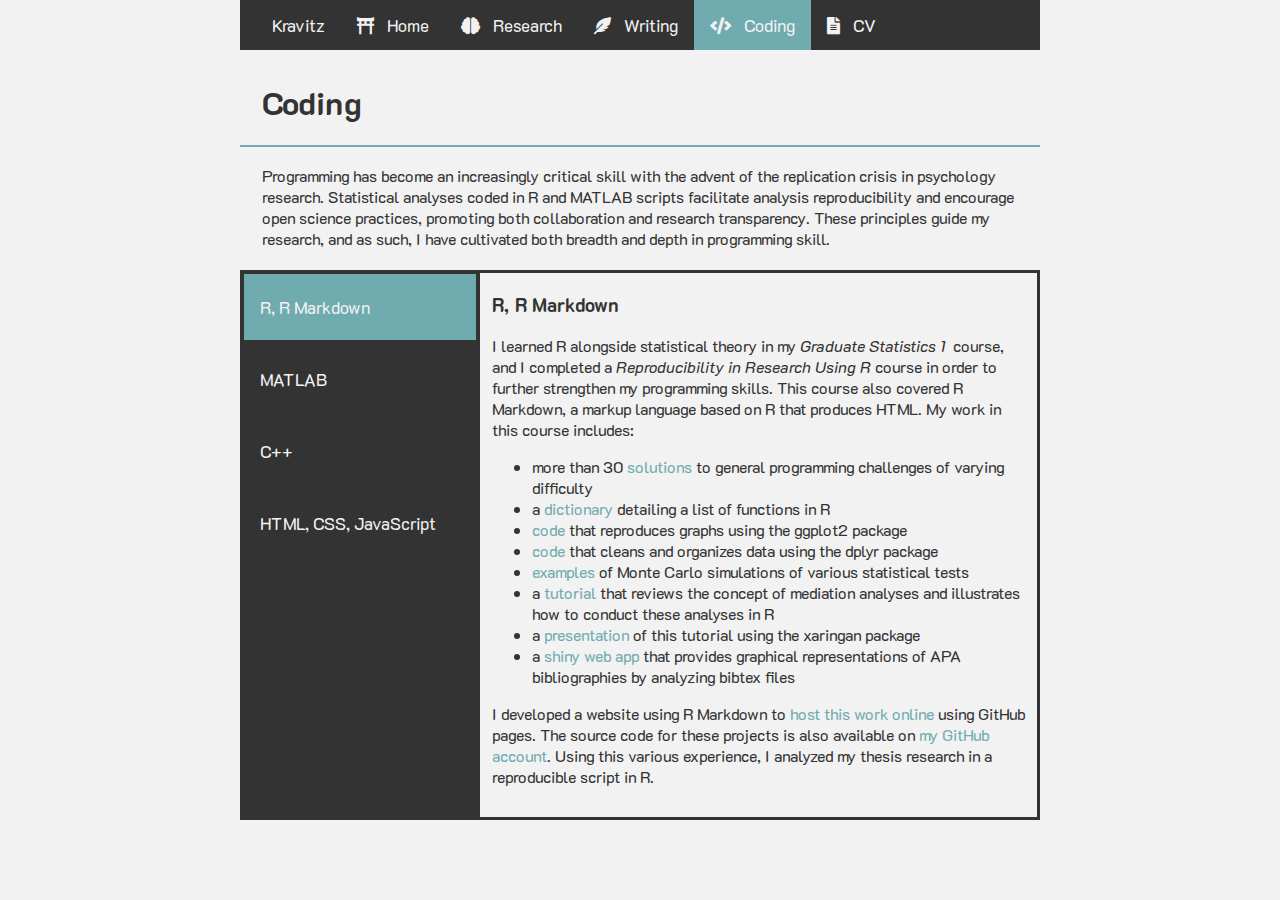
==== coding.html @ e70fecbb "transition buttons" ====
<!DOCTYPE html>
<html>
  <head>
    <title>Jeff Kravitz</title>
    <link href='https://fonts.googleapis.com/css?family=K2D' rel='stylesheet'>
    <link rel="stylesheet" href="fontawesome/css/fontawesome.css">
    <link rel="stylesheet" href="fontawesome/css/brands.css">
    <link rel="stylesheet" href="fontawesome/css/solid.css">
    <link rel="shortcut icon" href="docs/site_favicon.png">

    <style>

      body {
        background-color: #f2f2f2;
        color: #333333;
        max-width: 800px;
        margin: auto;
        font-family: 'K2D';
      }

      .topnav {
        color: #f2f2f2;
        text-align: center;
        padding: 0px 16px;
        font-size: 17px;
      }

      .topnav {
        overflow: hidden;
        background-color: #333333;
      }

      .topnav a {
      float: left;
      color: #f2f2f2;
      text-align: center;
      padding: 14px 16px;
      text-decoration: none;
      font-size: 17px;
      }

      .topnav c {
      float: left;
      color: #f2f2f2;
      text-align: center;
      padding: 14px 16px;
      text-decoration: none;
      font-size: 17px;
      }

      .topnav a:hover {
        background-color: #ddd;
        color: #333333;
      }

      .topnav a.active {
        background-color: #70ABAF;
        color: #f2f2f2;
      }

      * {box-sizing: border-box}


      .tab {
        float: left;
        border: 1px solid #333333;
        background-color: #333333;
        width: 30%;
        height: 550px;
      }

      .tab button {
        display: block;
        background-color: #333333;
        color: #f2f2f2;
        padding: 22px 16px;
        width: 100%;
        border: solid;
        border-color: #333333;
        text-align: left;
        cursor: pointer;
        transition: 0.4s;
        font-size: 17px;
        font-family: 'K2D';
        margin: 0px;
      }

      .tab button:hover {
        background-color: #ddd;
        color: #333333;
      }

      .tab button.active {
        background-color: #70ABAF;
        color: #f2f2f2;
      }

      .tabcontent {
        float: left;
        padding: 0px 12px;
        border: 3px solid #333333;
        width: 70%;
        border-left: none;
        height: 550px;
        overflow: scroll;
      }

      .tabcontent a{
        text-decoration: none;
        color: #70ABAF;
      }

      </style>
    </head>

    <body>

        <div class="topnav">
          <c>Kravitz</c>
          <a href="index.html"><span class="fas fa-torii-gate"></span>&ensp; Home</a>
          <a href="research.html"><span class="fas fa-brain"></span>&ensp; Research</a>
          <a href="writing.html"><span class="fas fa-feather-alt"></span>&ensp; Writing</a>
          <a class="active" href="coding.html"><span class="fas fa-code"></span>&ensp; Coding</a>
          <a href="docs/Kravitz_CV.pdf"><span class="fas fa-file-alt"></span >&ensp; CV</a>
        </div>

        <div style="padding-top:10px; padding-left:22px;">
            <h1>Coding</h1>
        </div>
        <hr color=#70ABAF>
        <div class="article" style="padding-top:10px; padding-left:22px;">
          <div>
            Programming has become an increasingly critical skill with the advent of the replication 
            crisis in psychology research. Statistical analyses coded in R and MATLAB scripts 
            facilitate analysis reproducibility and encourage open science practices, promoting both
            collaboration and research transparency. These principles guide my research, and as such, 
            I have cultivated both breadth and depth in programming skill.
          </br></br>
        </div>
        </div>

        <div class="tab">
          <button class="tablinks" onclick="openCity(event, 'R, R Markdown')" id="defaultOpen">R, R Markdown</button>
          <button class="tablinks" onclick="openCity(event, 'MATLAB')">MATLAB</button>
          <button class="tablinks" onclick="openCity(event, 'C++')">C++</button>
          <button class="tablinks" onclick="openCity(event, 'HTML, CSS, JavaScript')">HTML, CSS, JavaScript</button>
        </div>
          
        <div id="R, R Markdown" class="tabcontent">
          <h3>R, R Markdown</h3>
          <p>
              I learned R alongside statistical theory in my <i>Graduate Statistics 1</i>&ensp;course, and I 
              completed a <i>Reproducibility in Research Using R</i> course in order to further strengthen 
              my programming skills. This course also covered R Markdown, a markup language based on R 
              that produces HTML. My work in this course includes: 
              <ul>
                <li>more than 30 <a href="https://jeffkravitz.github.io/Learn_R/Journal.html">solutions</a> to general programming challenges of varying difficulty</li>
                <li>a <a href="https://jeffkravitz.github.io/Learn_R/Dictionary.html">dictionary</a> detailing a list of functions in R</li>
                <li><a href="https://jeffkravitz.github.io/Learn_R/DataVis.html">code</a> that reproduces graphs using the ggplot2 package</li>
                <li><a href="https://jeffkravitz.github.io/Learn_R/DataWrang.html">code</a> that cleans and organizes data using the dplyr package</li>
                <li><a href="https://jeffkravitz.github.io/Learn_R/Stats.html">examples</a> of Monte Carlo simulations of various statistical tests</li>
                <li>a <a href="https://jeffkravitz.github.io/Learn_R/FinalPaper.html">tutorial</a> that reviews the concept of mediation analyses and illustrates how to conduct these analyses in R</li>
                <li>a <a href="https://jeffkravitz.github.io/Learn_R/Presentation.html#1">presentation</a> of this tutorial using the xaringan package</li>
                <li>a <a href="https://github.com/jeffkravitz/Shiny_Web_App">shiny web app</a> that provides graphical representations of APA bibliographies by analyzing bibtex files</li>
              </ul> 
              I developed a website using R Markdown to 
              <a href="https://jeffkravitz.github.io/Learn_R/">host this work online</a> using GitHub pages.
              The source code for these projects is also available on
              <a href="https://github.com/jeffkravitz">my GitHub account</a>. Using this various experience, 
              I analyzed my thesis research in a reproducible script in R.
          </p>
        </div>
          
        <div id="MATLAB" class="tabcontent">
          <h3>MATLAB</h3>
          <p>
            At Brooklyn College, I took an <i>Instrumentation in Psychology</i> course that introduced the 
            basics of MATLAB and advanced techniques in Excel. This course covered script programming
            including for/while loops, data plotting, basic statistical analyses, and function development.
          </p>           
        </div>
        
        <div id="C++" class="tabcontent">
          <h3>C++</h3>
          <p>
            While I was a chemical engineering major at Stony Brook University, I took a <i>C++ 
            for Engineers</i> course. This served as my introduction to object-oriented programming.
            Although I have not directly used C++ in psychology research, the general programming principles of 
            logic and syntax have helped me learn other more useful languages such as R and MATLAB.
          </p>
        </div>

        <div id="HTML, CSS, JavaScript" class="tabcontent">
          <h3>HTML, CSS, JavaScript</h3>
          <p>
            I am currently independently learning HTML, CSS, and JavaScript in order to continue developing my 
            personal website. I am primarily learning these languages using free resources from YouTube, 
            <a href="https://www.freecodecamp.org/">freeCodeCamp</a>, 
            <a href="https://stackoverflow.com/">Stack Overflow</a> forums, and 
            <a href="https://www.w3schools.com/">w3schools</a>.
            </br></br>
            One of the most important parts of research is dissemination of information both to other scientists 
            and to the public. I believe that intuitive presentation and navigation plays an important role in
            in this process. After all, if APA standardization aids structure and cohesiveness in publications, 
            why wouldn't intuitive web design function in a similar way?
          </p>
        </div>

        </br></br></br></br></br></br></br></br></br></br></br></br></br></br>
        </br></br></br></br></br></br></br></br></br></br></br></br></br>


          <script>
            function openCity(evt, cityName) {
              var i, tabcontent, tablinks;
              tabcontent = document.getElementsByClassName("tabcontent");
              for (i = 0; i < tabcontent.length; i++) {
                tabcontent[i].style.display = "none";
              }
              tablinks = document.getElementsByClassName("tablinks");
              for (i = 0; i < tablinks.length; i++) {
                tablinks[i].className = tablinks[i].className.replace(" active", "");
              }
              document.getElementById(cityName).style.display = "block";
              evt.currentTarget.className += " active";
            }
            document.getElementById("defaultOpen").click();
          </script>
        

    </body>
</html>
---- fontawesome/css/brands.css ----
/*!
 * Font Awesome Free 5.9.0 by @fontawesome - https://fontawesome.com
 * License - https://fontawesome.com/license/free (Icons: CC BY 4.0, Fonts: SIL OFL 1.1, Code: MIT License)
 */
@font-face {
  font-family: 'Font Awesome 5 Brands';
  font-style: normal;
  font-weight: normal;
  font-display: auto;
  src: url("../webfonts/fa-brands-400.eot");
  src: url("../webfonts/fa-brands-400.eot?#iefix") format("embedded-opentype"), url("../webfonts/fa-brands-400.woff2") format("woff2"), url("../webfonts/fa-brands-400.woff") format("woff"), url("../webfonts/fa-brands-400.ttf") format("truetype"), url("../webfonts/fa-brands-400.svg#fontawesome") format("svg"); }

.fab {
  font-family: 'Font Awesome 5 Brands'; }
---- fontawesome/css/solid.css ----
/*!
 * Font Awesome Free 5.9.0 by @fontawesome - https://fontawesome.com
 * License - https://fontawesome.com/license/free (Icons: CC BY 4.0, Fonts: SIL OFL 1.1, Code: MIT License)
 */
@font-face {
  font-family: 'Font Awesome 5 Free';
  font-style: normal;
  font-weight: 900;
  font-display: auto;
  src: url("../webfonts/fa-solid-900.eot");
  src: url("../webfonts/fa-solid-900.eot?#iefix") format("embedded-opentype"), url("../webfonts/fa-solid-900.woff2") format("woff2"), url("../webfonts/fa-solid-900.woff") format("woff"), url("../webfonts/fa-solid-900.ttf") format("truetype"), url("../webfonts/fa-solid-900.svg#fontawesome") format("svg"); }

.fa,
.fas {
  font-family: 'Font Awesome 5 Free';
  font-weight: 900; }
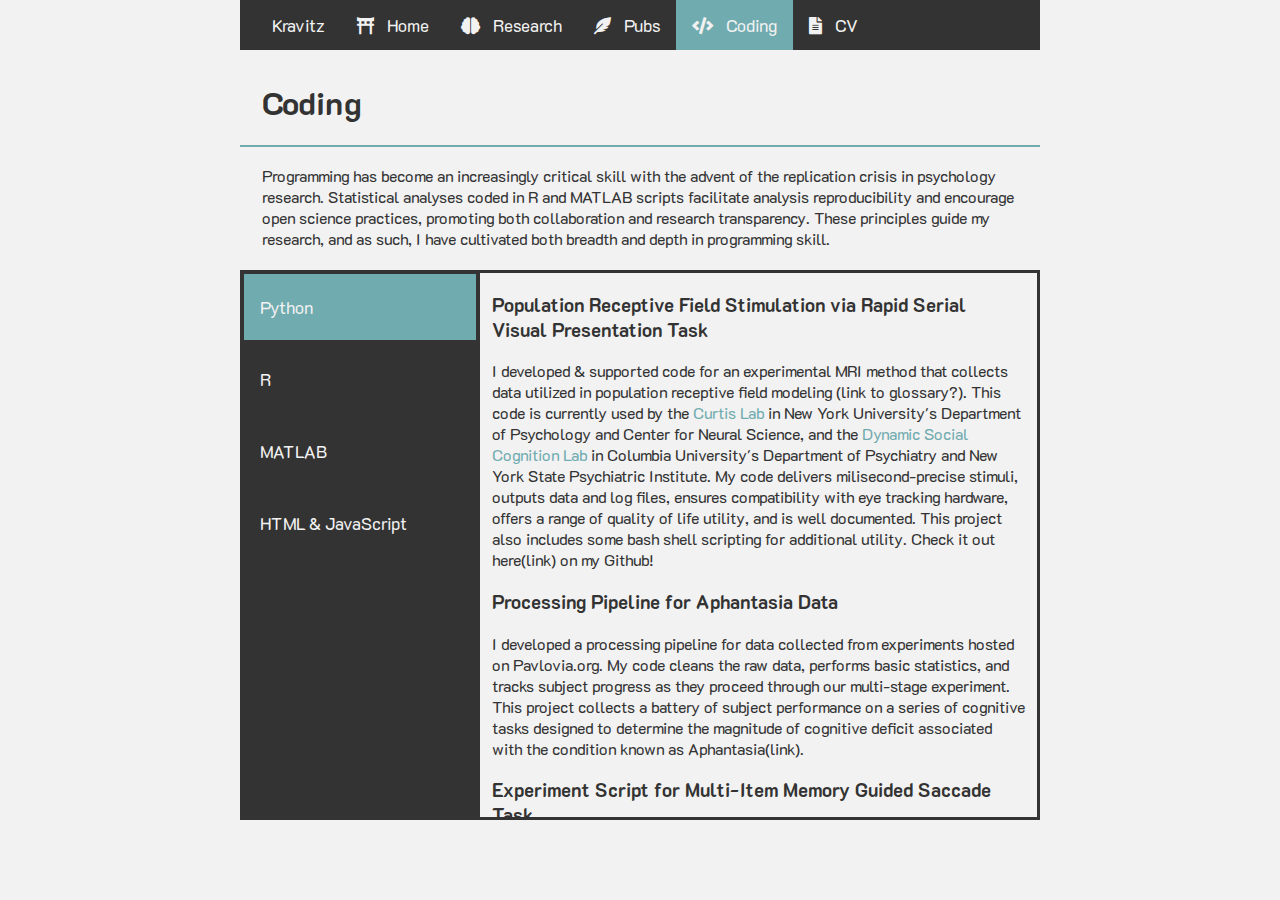
==== commit 505e41ce: "updated experience" ====
--- a/coding.html
+++ b/coding.html
@@ -51,6 +51,7 @@
       .topnav a:hover {
         background-color: #ddd;
         color: #333333;
+        transition: 0.4s;
       }
 
       .topnav a.active {
@@ -119,7 +120,7 @@
           <c>Kravitz</c>
           <a href="index.html"><span class="fas fa-torii-gate"></span>&ensp; Home</a>
           <a href="research.html"><span class="fas fa-brain"></span>&ensp; Research</a>
-          <a href="writing.html"><span class="fas fa-feather-alt"></span>&ensp; Writing</a>
+          <a href="publications.html"><span class="fas fa-feather-alt"></span>&ensp; Pubs</a>
           <a class="active" href="coding.html"><span class="fas fa-code"></span>&ensp; Coding</a>
           <a href="docs/Kravitz_CV.pdf"><span class="fas fa-file-alt"></span >&ensp; CV</a>
         </div>
@@ -140,69 +141,101 @@
         </div>
 
         <div class="tab">
-          <button class="tablinks" onclick="openCity(event, 'R, R Markdown')" id="defaultOpen">R, R Markdown</button>
+          <button class="tablinks" onclick="openCity(event, 'Python')" id="defaultOpen">Python</button>
+          <button class="tablinks" onclick="openCity(event, 'R')" id="defaultOpen">R</button>
           <button class="tablinks" onclick="openCity(event, 'MATLAB')">MATLAB</button>
-          <button class="tablinks" onclick="openCity(event, 'C++')">C++</button>
-          <button class="tablinks" onclick="openCity(event, 'HTML, CSS, JavaScript')">HTML, CSS, JavaScript</button>
+          <button class="tablinks" onclick="openCity(event, 'HTML & JavaScript')">HTML & JavaScript</button>
+        </div>
+
+        <div id="Python" class="tabcontent">
+          <h3>Population Receptive Field Stimulation via Rapid Serial Visual Presentation Task</h3>
+          <p>
+            I developed & supported code for an experimental MRI method that collects data utilized in 
+            population receptive field modeling (link to glossary?). This code is currently used by the 
+            <a href="https://www.clayspacelab.com/">Curtis Lab</a> in New York University's Department of 
+            Psychology and Center for Neural Science, and the 
+            <a href="https://pateldsclab.net/">Dynamic Social Cognition Lab</a> in Columbia University's Department 
+            of Psychiatry and New York State Psychiatric Institute. My code delivers milisecond-precise stimuli, 
+            outputs data and log files, ensures compatibility with eye tracking hardware, offers a range of quality of 
+            life utility, and is well documented. This project also includes some bash shell scripting for additional utility. 
+            Check it out here(link) on my Github!
+          </p>
+          <h3>Processing Pipeline for Aphantasia Data</h3>
+          <p>
+            I developed a processing pipeline for data collected from experiments hosted on Pavlovia.org. My 
+            code cleans the raw data, performs basic statistics, and tracks subject progress as they proceed 
+            through our multi-stage experiment. This project collects a battery of subject performance on 
+            a series of cognitive tasks designed to determine the magnitude of cognitive deficit associated 
+            with the condition known as Aphantasia(link). 
+          </p>
+          <h3>Experiment Script for Multi-Item Memory Guided Saccade Task</h3>
+          <p>
+            I am developing an experiment script for a project that is designed to measure the impact of Transcranial 
+            Magnetic Stimulation (TMS) on a subject's ability to remember the location of several stimuli. My code delivers 
+            milisecond-precise stimuli, outputs data and log files, ensures compatibility with eye tracking hardware and 
+            TMS trigger software, and ensures smooth processing and analysis of multiple memory guided saccade data.
+          </p>
+          <h3>Anaconda</h3>
+          <p>
+            For each of the above projects, I used Anaconda to create and manage my python environments,
+            creating .yml configuration files to ensure that my environments are stable and reproducible.
+          </p>
         </div>
           
-        <div id="R, R Markdown" class="tabcontent">
-          <h3>R, R Markdown</h3>
-          <p>
-              I learned R alongside statistical theory in my <i>Graduate Statistics 1</i>&ensp;course, and I 
-              completed a <i>Reproducibility in Research Using R</i> course in order to further strengthen 
-              my programming skills. This course also covered R Markdown, a markup language based on R 
-              that produces HTML. My work in this course includes: 
-              <ul>
-                <li>more than 30 <a href="https://jeffkravitz.github.io/Learn_R/Journal.html">solutions</a> to general programming challenges of varying difficulty</li>
-                <li>a <a href="https://jeffkravitz.github.io/Learn_R/Dictionary.html">dictionary</a> detailing a list of functions in R</li>
-                <li><a href="https://jeffkravitz.github.io/Learn_R/DataVis.html">code</a> that reproduces graphs using the ggplot2 package</li>
-                <li><a href="https://jeffkravitz.github.io/Learn_R/DataWrang.html">code</a> that cleans and organizes data using the dplyr package</li>
-                <li><a href="https://jeffkravitz.github.io/Learn_R/Stats.html">examples</a> of Monte Carlo simulations of various statistical tests</li>
-                <li>a <a href="https://jeffkravitz.github.io/Learn_R/FinalPaper.html">tutorial</a> that reviews the concept of mediation analyses and illustrates how to conduct these analyses in R</li>
-                <li>a <a href="https://jeffkravitz.github.io/Learn_R/Presentation.html#1">presentation</a> of this tutorial using the xaringan package</li>
-                <li>a <a href="https://github.com/jeffkravitz/Shiny_Web_App">shiny web app</a> that provides graphical representations of APA bibliographies by analyzing bibtex files</li>
-              </ul> 
-              I developed a website using R Markdown to 
-              <a href="https://jeffkravitz.github.io/Learn_R/">host this work online</a> using GitHub pages.
-              The source code for these projects is also available on
-              <a href="https://github.com/jeffkravitz">my GitHub account</a>. Using this various experience, 
-              I analyzed my thesis research in a reproducible script in R.
+        <div id="R" class="tabcontent">
+          <h3>Masters Thesis Analysis</h3>
+          <p>
+            As part of my thesis project for my Masters at Brooklyn College, I collected survey data via Qualtrics 
+            survey software and Amazon Mechanical Turk. The methods that I used in my analysis of this data includes 
+            t-tests, ANOVAs, multiple regression, bootstrapped mediation, and multilevel modeling. Check it out here 
+            on my Github!(link)
+          </p>
+          <h3>R for Reproducible Research</h3>
+          <p>
+            I learned R alongside statistical theory in my <i>Graduate Statistics 1</i>&ensp;course, and I 
+            completed a <i>Reproducibility in Research Using R</i> course in order to further strengthen 
+            my programming skills. This course also covered R Markdown, a markup language based on R 
+            that produces HTML. My work in this course includes: 
+            <ul>
+              <li>more than 30 <a href="https://jeffkravitz.github.io/Learn_R/Journal.html">solutions</a> to general programming challenges of varying difficulty</li>
+              <li>a <a href="https://jeffkravitz.github.io/Learn_R/Dictionary.html">dictionary</a> detailing a list of functions in R</li>
+              <li><a href="https://jeffkravitz.github.io/Learn_R/DataVis.html">code</a> that reproduces graphs using the ggplot2 package</li>
+              <li><a href="https://jeffkravitz.github.io/Learn_R/DataWrang.html">code</a> that cleans and organizes data using the dplyr package</li>
+              <li><a href="https://jeffkravitz.github.io/Learn_R/Stats.html">examples</a> of Monte Carlo simulations of various statistical tests</li>
+              <li>a <a href="https://jeffkravitz.github.io/Learn_R/FinalPaper.html">tutorial</a> that reviews the concept of mediation analyses and illustrates how to conduct these analyses in R</li>
+              <li>a <a href="https://jeffkravitz.github.io/Learn_R/Presentation.html#1">presentation</a> of this tutorial using the xaringan package</li>
+              <li>a <a href="https://github.com/jeffkravitz/Shiny_Web_App">shiny web app</a> that provides graphical representations of APA bibliographies by analyzing bibtex files</li>
+            </ul> 
+            I developed a website using R Markdown to 
+            <a href="https://jeffkravitz.github.io/Learn_R/">host this work online</a> using GitHub pages.
+            The source code for these projects is also available on
+            <a href="https://github.com/jeffkravitz">my GitHub account</a>. Using this various experience, 
+            I analyzed my thesis research in a reproducible script in R.
           </p>
         </div>
           
         <div id="MATLAB" class="tabcontent">
-          <h3>MATLAB</h3>
-          <p>
-            At Brooklyn College, I took an <i>Instrumentation in Psychology</i> course that introduced the 
-            basics of MATLAB and advanced techniques in Excel. This course covered script programming
-            including for/while loops, data plotting, basic statistical analyses, and function development.
+          <h3>Analysis of Visually Guided Saccade Eye-Tracking Data</h3>
+          <p>
+            In order to process and analyze visually guided saccade data from an old experiment in the lab, I added 
+            functionality to our lab's iEye eye-tracking analysis MATLAB software, which was configured
+            to analyze only memory guided saccade data. Because this experiment contained both memory and 
+            visually guided saccade data, I wrote code that classified the type of saccade based on features 
+            of each individual saccade, and re-configured each of the analyses to function properly for data 
+            containing both types of saccades. For my work on this project, I was acknowledged in 
+            <a href="docs/Rahmati_DeSimone_Curtis_Sreenivasan_2020.pdf">this publication</a> from our lab.
           </p>           
         </div>
-        
-        <div id="C++" class="tabcontent">
-          <h3>C++</h3>
-          <p>
-            While I was a chemical engineering major at Stony Brook University, I took a <i>C++ 
-            for Engineers</i> course. This served as my introduction to object-oriented programming.
-            Although I have not directly used C++ in psychology research, the general programming principles of 
-            logic and syntax have helped me learn other more useful languages such as R and MATLAB.
-          </p>
-        </div>
-
-        <div id="HTML, CSS, JavaScript" class="tabcontent">
-          <h3>HTML, CSS, JavaScript</h3>
-          <p>
-            I am currently independently learning HTML, CSS, and JavaScript in order to continue developing my 
-            personal website. I am primarily learning these languages using free resources from YouTube, 
-            <a href="https://www.freecodecamp.org/">freeCodeCamp</a>, 
-            <a href="https://stackoverflow.com/">Stack Overflow</a> forums, and 
-            <a href="https://www.w3schools.com/">w3schools</a>.
-            </br></br>
-            One of the most important parts of research is dissemination of information both to other scientists 
-            and to the public. I believe that intuitive presentation and navigation plays an important role in
-            in this process. After all, if APA standardization aids structure and cohesiveness in publications, 
-            why wouldn't intuitive web design function in a similar way?
+
+        <div id="HTML & JavaScript" class="tabcontent">
+          <h3>Pavlovia</h3>
+          <p>
+            I wrote some JavaScript code snippets to facilitate online compatibility for our Pavlovia
+            experiments built with PsychoPy's Builder software.
+          </p>
+          <h3>Personal Website</h3>
+          <p>
+            I learned some HTML, CSS, and JavaScript to write the website that you're on!
           </p>
         </div>
 
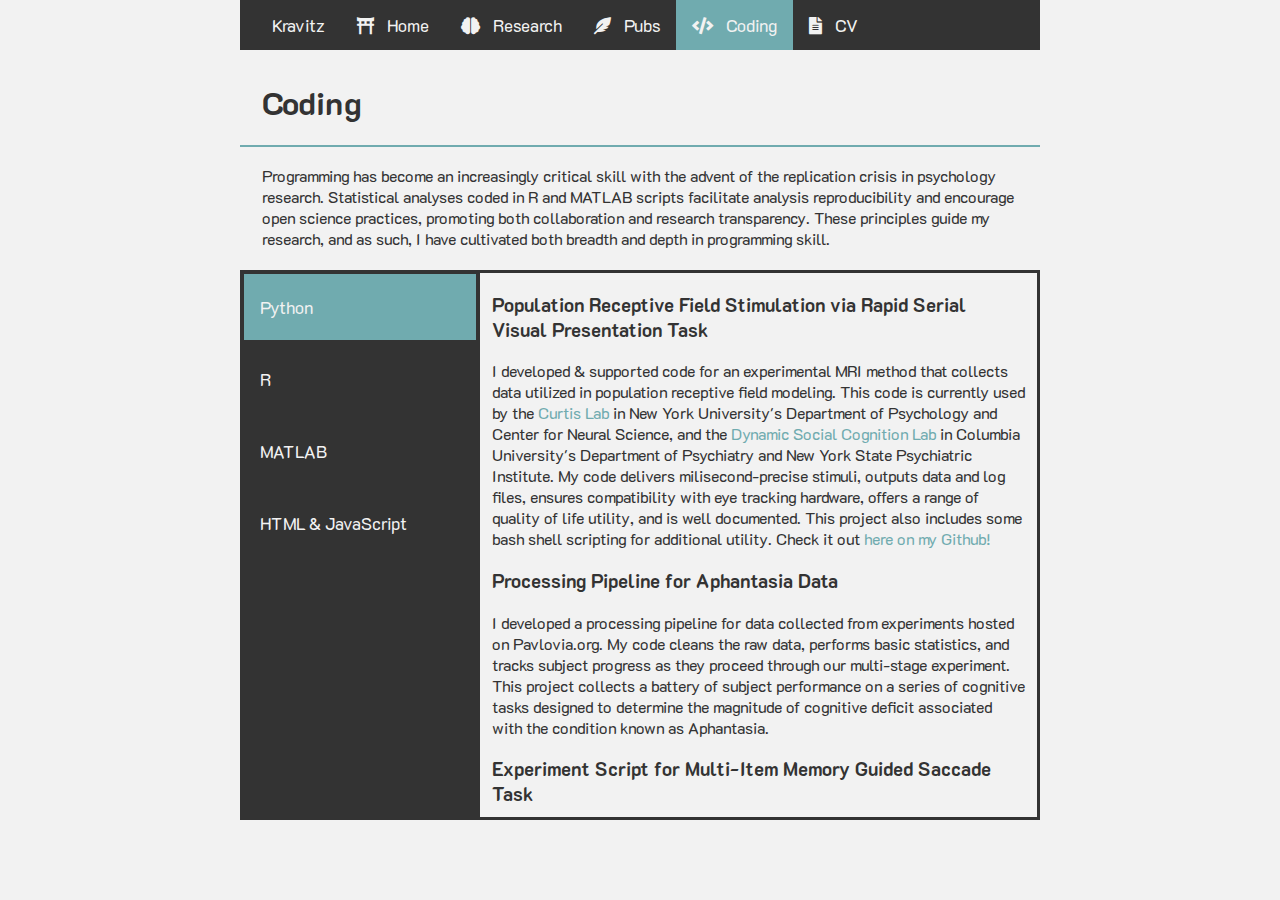
==== commit c9ae2c6c: "update cv" ====
--- a/coding.html
+++ b/coding.html
@@ -151,14 +151,14 @@
           <h3>Population Receptive Field Stimulation via Rapid Serial Visual Presentation Task</h3>
           <p>
             I developed & supported code for an experimental MRI method that collects data utilized in 
-            population receptive field modeling (link to glossary?). This code is currently used by the 
+            population receptive field modeling. This code is currently used by the 
             <a href="https://www.clayspacelab.com/">Curtis Lab</a> in New York University's Department of 
             Psychology and Center for Neural Science, and the 
             <a href="https://pateldsclab.net/">Dynamic Social Cognition Lab</a> in Columbia University's Department 
             of Psychiatry and New York State Psychiatric Institute. My code delivers milisecond-precise stimuli, 
             outputs data and log files, ensures compatibility with eye tracking hardware, offers a range of quality of 
             life utility, and is well documented. This project also includes some bash shell scripting for additional utility. 
-            Check it out here(link) on my Github!
+            Check it out <a href="https://github.com/jeffkravitz/RSVP_pRF">here on my Github!</a>
           </p>
           <h3>Processing Pipeline for Aphantasia Data</h3>
           <p>
@@ -166,7 +166,7 @@
             code cleans the raw data, performs basic statistics, and tracks subject progress as they proceed 
             through our multi-stage experiment. This project collects a battery of subject performance on 
             a series of cognitive tasks designed to determine the magnitude of cognitive deficit associated 
-            with the condition known as Aphantasia(link). 
+            with the condition known as Aphantasia. 
           </p>
           <h3>Experiment Script for Multi-Item Memory Guided Saccade Task</h3>
           <p>
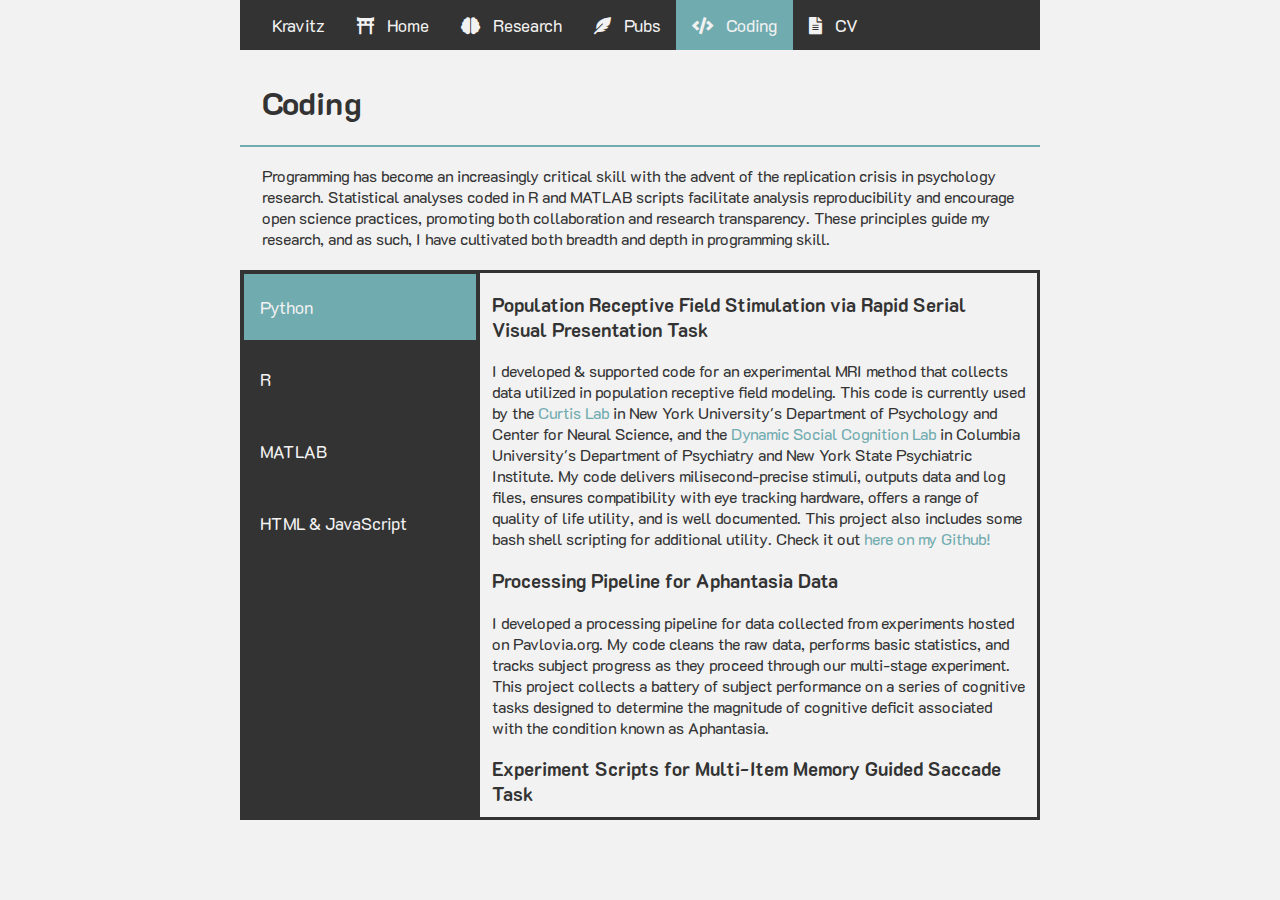
==== commit fa0a4714: "nyu update" ====
--- a/coding.html
+++ b/coding.html
@@ -168,7 +168,7 @@
             a series of cognitive tasks designed to determine the magnitude of cognitive deficit associated 
             with the condition known as Aphantasia. 
           </p>
-          <h3>Experiment Script for Multi-Item Memory Guided Saccade Task</h3>
+          <h3>Experiment Scripts for Multi-Item Memory Guided Saccade Task</h3>
           <p>
             I am developing an experiment script for a project that is designed to measure the impact of Transcranial 
             Magnetic Stimulation (TMS) on a subject's ability to remember the location of several stimuli. My code delivers 
@@ -187,8 +187,7 @@
           <p>
             As part of my thesis project for my Masters at Brooklyn College, I collected survey data via Qualtrics 
             survey software and Amazon Mechanical Turk. The methods that I used in my analysis of this data includes 
-            t-tests, ANOVAs, multiple regression, bootstrapped mediation, and multilevel modeling. Check it out here 
-            on my Github!(link)
+            t-tests, ANOVAs, multiple regression, bootstrapped mediation, and multilevel modeling.
           </p>
           <h3>R for Reproducible Research</h3>
           <p>
@@ -215,10 +214,20 @@
         </div>
           
         <div id="MATLAB" class="tabcontent">
-          <h3>Analysis of Visually Guided Saccade Eye-Tracking Data</h3>
+          <h3>Analyses of Fixation Oriented Eye-Tracking Data</h3>
+          <p>
+            After programming the experimental Rapid Serial Visual Presentation (RSVP) method for stimulating the 
+            visual field, I expanded the scope of the Curtis Lab's iEye eye-tracking software to analyze data 
+            in which the goal is to remain fixated at the center of the screen for the entirety of the experiment,
+            as in the RSVP task. My code added several features to iEye that optimized it for analysis of RSVP 
+            eye-tracking data, including graphical depictions of stimulus movement with resepect to eye movement, 
+            summarization of TR selection via various parameters, and introduction of a new calibration method to 
+            the software.
+          </p>   
+          <h3>Analyses of Visually Guided Saccade Eye-Tracking Data</h3>
           <p>
             In order to process and analyze visually guided saccade data from an old experiment in the lab, I added 
-            functionality to our lab's iEye eye-tracking analysis MATLAB software, which was configured
+            functionality to the Curtis Lab's iEye eye-tracking analysis MATLAB software, which was configured
             to analyze only memory guided saccade data. Because this experiment contained both memory and 
             visually guided saccade data, I wrote code that classified the type of saccade based on features 
             of each individual saccade, and re-configured each of the analyses to function properly for data 
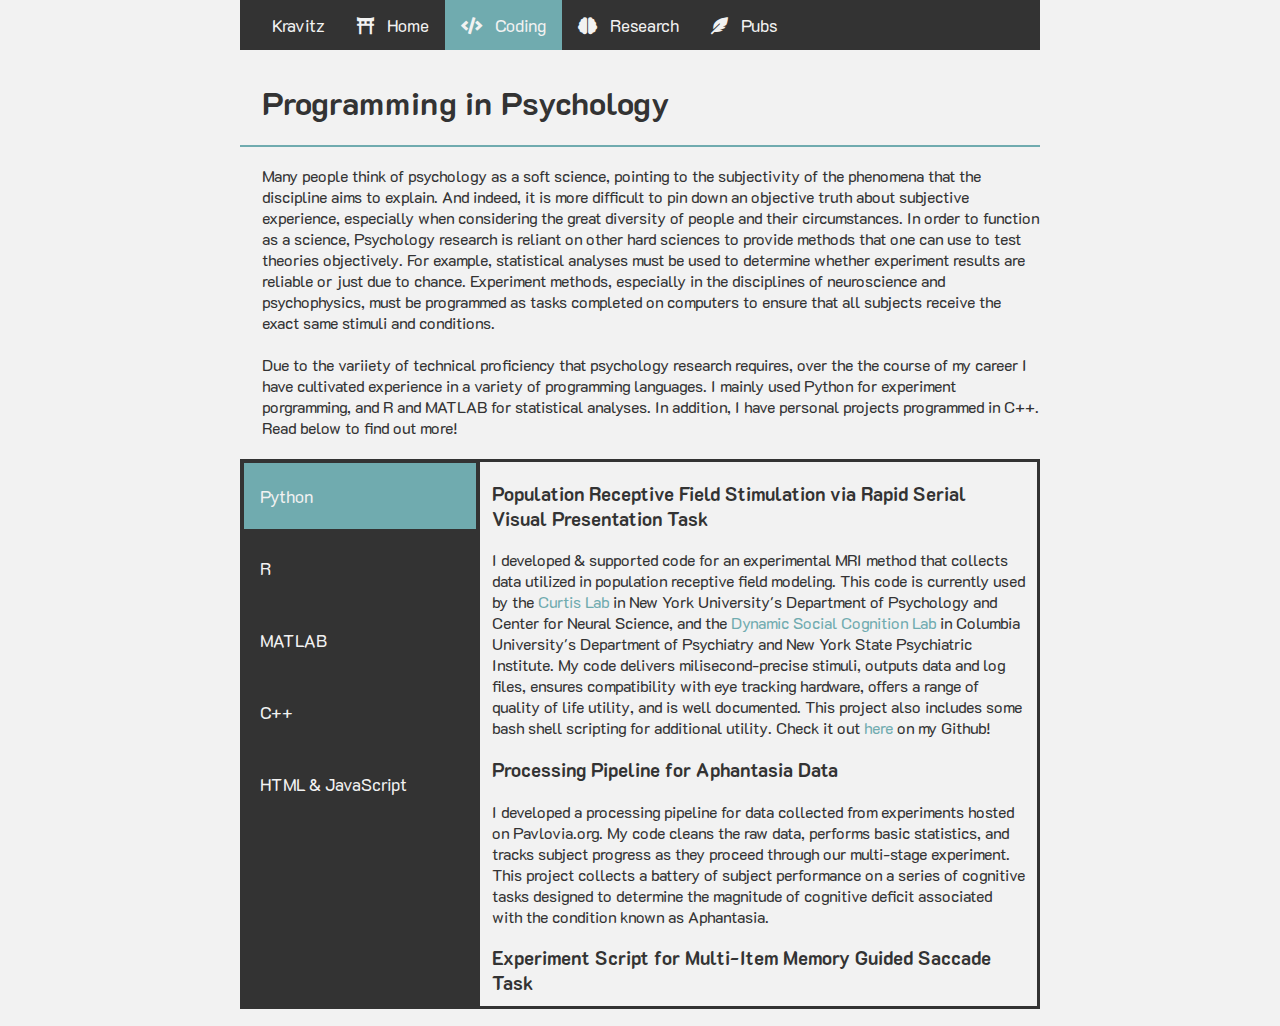
==== commit bff6d74a: "updated for software spec" ====
--- a/coding.html
+++ b/coding.html
@@ -119,23 +119,31 @@
         <div class="topnav">
           <c>Kravitz</c>
           <a href="index.html"><span class="fas fa-torii-gate"></span>&ensp; Home</a>
+          <a class="active" href="coding.html"><span class="fas fa-code"></span>&ensp; Coding</a>
           <a href="research.html"><span class="fas fa-brain"></span>&ensp; Research</a>
           <a href="publications.html"><span class="fas fa-feather-alt"></span>&ensp; Pubs</a>
-          <a class="active" href="coding.html"><span class="fas fa-code"></span>&ensp; Coding</a>
-          <a href="docs/Kravitz_CV.pdf"><span class="fas fa-file-alt"></span >&ensp; CV</a>
         </div>
 
         <div style="padding-top:10px; padding-left:22px;">
-            <h1>Coding</h1>
+            <h1>Programming in Psychology</h1>
         </div>
         <hr color=#70ABAF>
         <div class="article" style="padding-top:10px; padding-left:22px;">
           <div>
-            Programming has become an increasingly critical skill with the advent of the replication 
-            crisis in psychology research. Statistical analyses coded in R and MATLAB scripts 
-            facilitate analysis reproducibility and encourage open science practices, promoting both
-            collaboration and research transparency. These principles guide my research, and as such, 
-            I have cultivated both breadth and depth in programming skill.
+            Many people think of psychology as a soft science, pointing to the subjectivity of the 
+            phenomena that the discipline aims to explain. And indeed, it is more difficult to 
+            pin down an objective truth about subjective experience, especially when considering 
+            the great diversity of people and their circumstances. In order to function as a science, 
+            Psychology research is reliant on other hard sciences to provide methods that one can use 
+            to test theories objectively. For example, statistical analyses must be used to determine 
+            whether experiment results are reliable or just due to chance. Experiment methods, especially 
+            in the disciplines of neuroscience and psychophysics, must be programmed as tasks completed 
+            on computers to ensure that all subjects receive the exact same stimuli and conditions. 
+          </br></br>
+            Due to the variiety of technical proficiency that psychology research requires, over the 
+            the course of my career I have cultivated experience in a variety of programming languages. 
+            I mainly used Python for experiment porgramming, and R and MATLAB for statistical analyses. 
+            In addition, I have personal projects programmed in C++. Read below to find out more!
           </br></br>
         </div>
         </div>
@@ -144,6 +152,7 @@
           <button class="tablinks" onclick="openCity(event, 'Python')" id="defaultOpen">Python</button>
           <button class="tablinks" onclick="openCity(event, 'R')" id="defaultOpen">R</button>
           <button class="tablinks" onclick="openCity(event, 'MATLAB')">MATLAB</button>
+          <button class="tablinks" onclick="openCity(event, 'C++')">C++</button>
           <button class="tablinks" onclick="openCity(event, 'HTML & JavaScript')">HTML & JavaScript</button>
         </div>
 
@@ -158,7 +167,7 @@
             of Psychiatry and New York State Psychiatric Institute. My code delivers milisecond-precise stimuli, 
             outputs data and log files, ensures compatibility with eye tracking hardware, offers a range of quality of 
             life utility, and is well documented. This project also includes some bash shell scripting for additional utility. 
-            Check it out <a href="https://github.com/jeffkravitz/RSVP_pRF">here on my Github!</a>
+            Check it out <a href="https://github.com/jeffkravitz/RSVP_pRF">here</a> on my Github!
           </p>
           <h3>Processing Pipeline for Aphantasia Data</h3>
           <p>
@@ -168,12 +177,20 @@
             a series of cognitive tasks designed to determine the magnitude of cognitive deficit associated 
             with the condition known as Aphantasia. 
           </p>
-          <h3>Experiment Scripts for Multi-Item Memory Guided Saccade Task</h3>
-          <p>
-            I am developing an experiment script for a project that is designed to measure the impact of Transcranial 
+          <h3>Experiment Script for Multi-Item Memory Guided Saccade Task</h3>
+          <p>
+            I developed an experiment script for a project that is designed to measure the impact of Transcranial 
             Magnetic Stimulation (TMS) on a subject's ability to remember the location of several stimuli. My code delivers 
             milisecond-precise stimuli, outputs data and log files, ensures compatibility with eye tracking hardware and 
             TMS trigger software, and ensures smooth processing and analysis of multiple memory guided saccade data.
+          </p>
+          <h3>ESPN Fantasy Football</h3>
+          <p>
+            One of my personal projects analyzes various aspects of fantasy football performance. My 
+            code utlizes ESPN's fantasy sports API to retrieve JSON data, which I then 
+            analyze with with Python's Pandas package. Unlike most other fantasy football tools, my 
+            project analyzes performance of the fantasy manager rather than that of the fantasy player. The 
+            goal of this project is to give insight into and improve a manager's decision making.
           </p>
           <h3>Anaconda</h3>
           <p>
@@ -214,25 +231,26 @@
         </div>
           
         <div id="MATLAB" class="tabcontent">
-          <h3>Analyses of Fixation Oriented Eye-Tracking Data</h3>
-          <p>
-            After programming the experimental Rapid Serial Visual Presentation (RSVP) method for stimulating the 
-            visual field, I expanded the scope of the Curtis Lab's iEye eye-tracking software to analyze data 
-            in which the goal is to remain fixated at the center of the screen for the entirety of the experiment,
-            as in the RSVP task. My code added several features to iEye that optimized it for analysis of RSVP 
-            eye-tracking data, including graphical depictions of stimulus movement with resepect to eye movement, 
-            summarization of TR selection via various parameters, and introduction of a new calibration method to 
-            the software.
-          </p>   
-          <h3>Analyses of Visually Guided Saccade Eye-Tracking Data</h3>
+          <h3>Analysis of Visually Guided Saccade Eye-Tracking Data</h3>
           <p>
             In order to process and analyze visually guided saccade data from an old experiment in the lab, I added 
-            functionality to the Curtis Lab's iEye eye-tracking analysis MATLAB software, which was configured
+            functionality to our lab's iEye eye-tracking analysis MATLAB software, which was configured
             to analyze only memory guided saccade data. Because this experiment contained both memory and 
             visually guided saccade data, I wrote code that classified the type of saccade based on features 
             of each individual saccade, and re-configured each of the analyses to function properly for data 
             containing both types of saccades. For my work on this project, I was acknowledged in 
-            <a href="docs/Rahmati_DeSimone_Curtis_Sreenivasan_2020.pdf">this publication</a> from our lab.
+            <a href="https://static1.squarespace.com/static/59d0fb1d3e00be69b7bda6fa/t/602172f210abb41c444f8445/1612804852710/Rahmati_DeSimone_Curtis_Sreenivasan_JNeurosci2020.pdf">this publication</a> from our lab.
+          </p>           
+        </div>
+
+        <div id="C++" class="tabcontent">
+          <h3>Game Development with Unreal Engine</h3>
+          <p>
+            In my free time, I work with a small team to develop video games. I use C++ and Unreal Engine to 
+            design and implement architecture that manages player input and state, executes callback functions 
+            upon event triggers, and creates a template system that allows game designers to drag and drop 
+            C++ functionality to create unique content. To allow for collaboration between artists, designers, 
+            and developers, I setup and manage Perforce source control hosted on Amazon Web Services.
           </p>           
         </div>
 
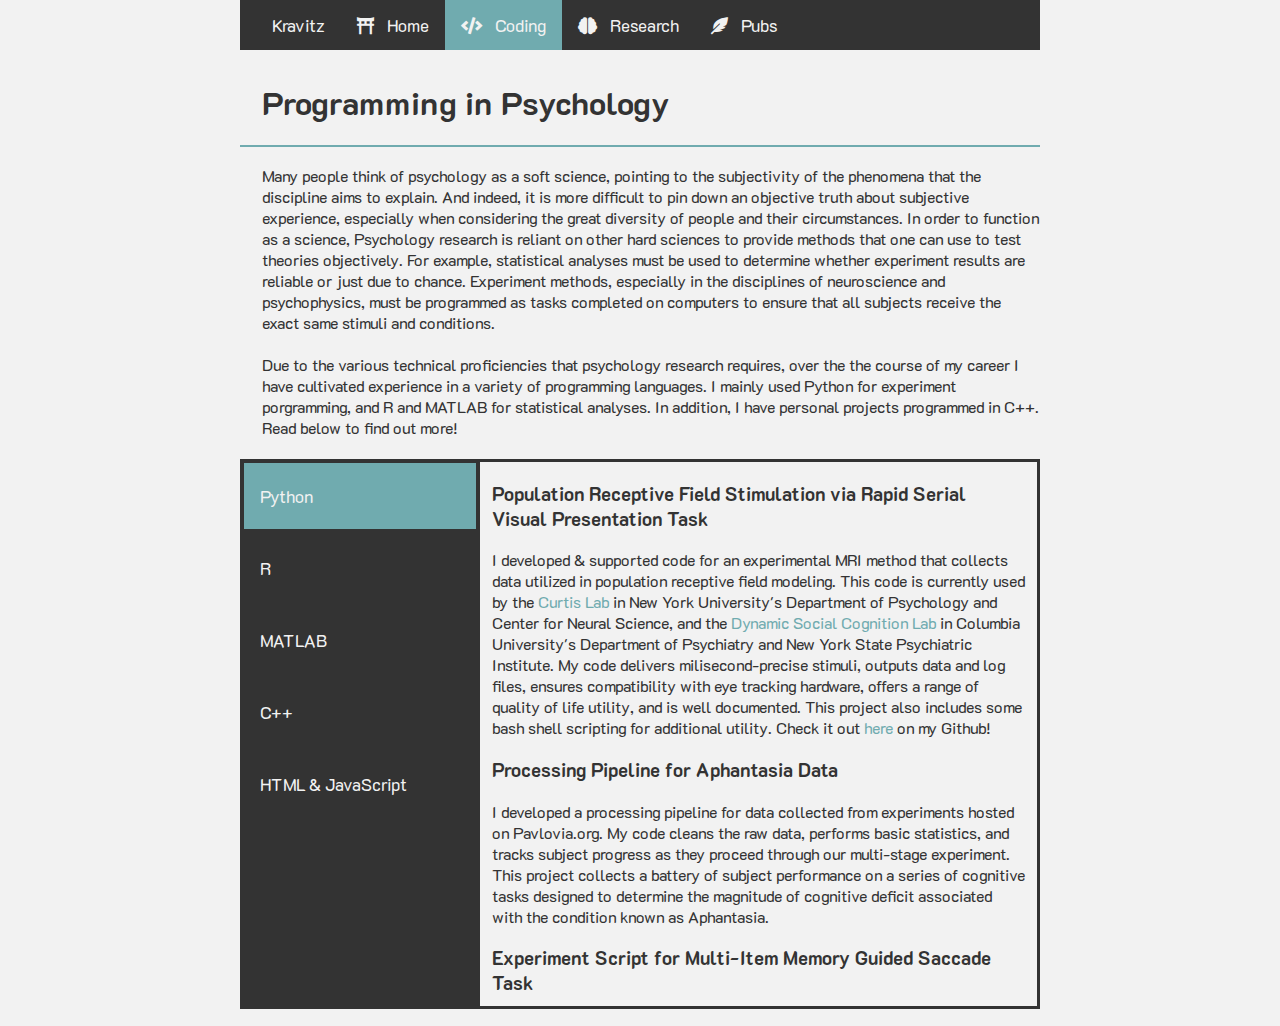
==== commit 4773ec23: "updated research section" ====
--- a/coding.html
+++ b/coding.html
@@ -140,7 +140,7 @@
             in the disciplines of neuroscience and psychophysics, must be programmed as tasks completed 
             on computers to ensure that all subjects receive the exact same stimuli and conditions. 
           </br></br>
-            Due to the variiety of technical proficiency that psychology research requires, over the 
+            Due to the various technical proficiencies that psychology research requires, over the 
             the course of my career I have cultivated experience in a variety of programming languages. 
             I mainly used Python for experiment porgramming, and R and MATLAB for statistical analyses. 
             In addition, I have personal projects programmed in C++. Read below to find out more!
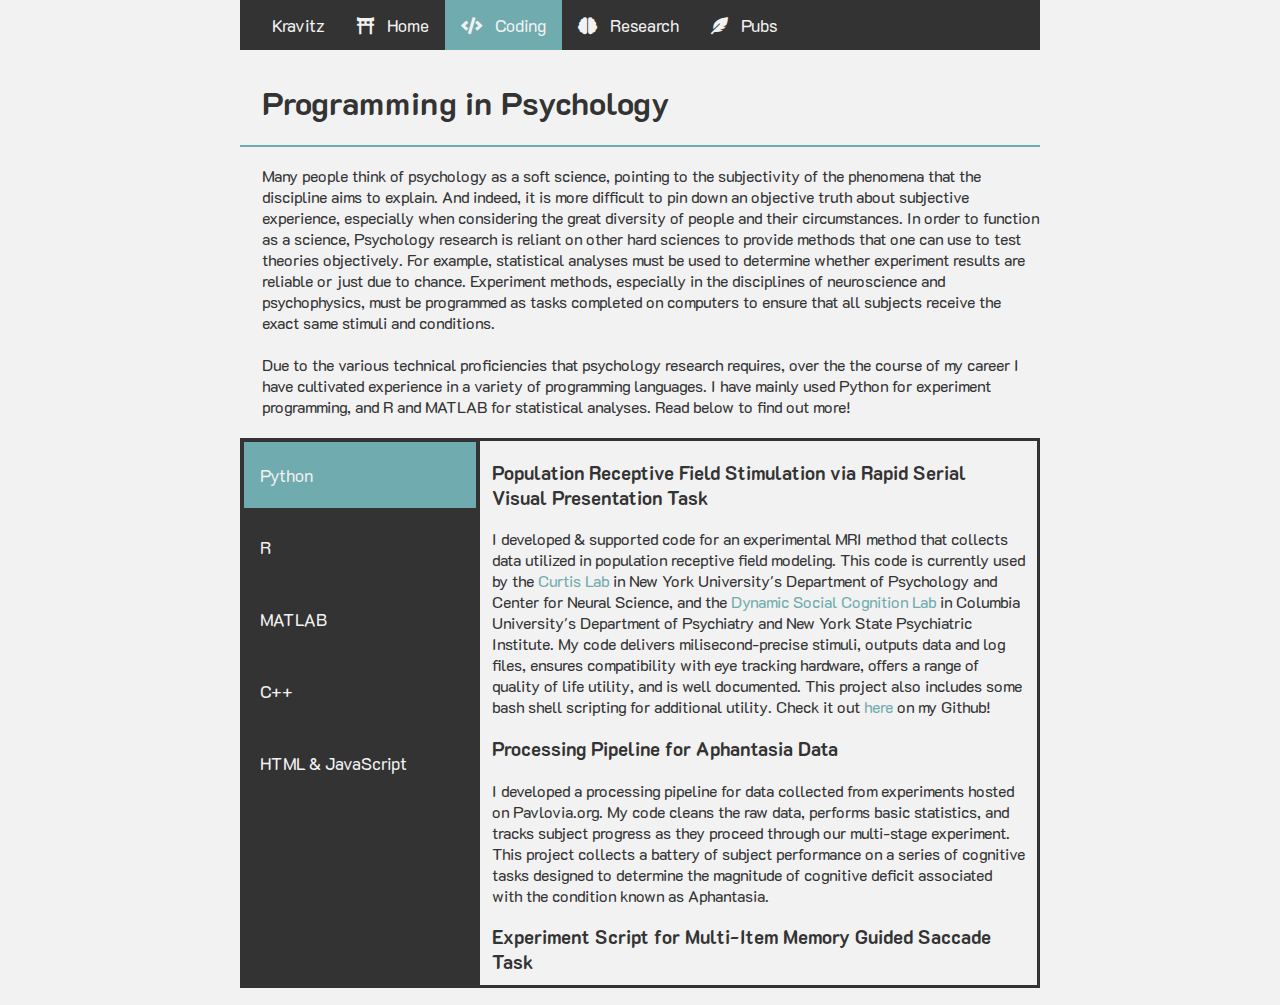
==== commit 738b42bf: "updated for data" ====
--- a/coding.html
+++ b/coding.html
@@ -142,8 +142,8 @@
           </br></br>
             Due to the various technical proficiencies that psychology research requires, over the 
             the course of my career I have cultivated experience in a variety of programming languages. 
-            I mainly used Python for experiment porgramming, and R and MATLAB for statistical analyses. 
-            In addition, I have personal projects programmed in C++. Read below to find out more!
+            I have mainly used Python for experiment programming, and R and MATLAB for statistical analyses. 
+            Read below to find out more!
           </br></br>
         </div>
         </div>
